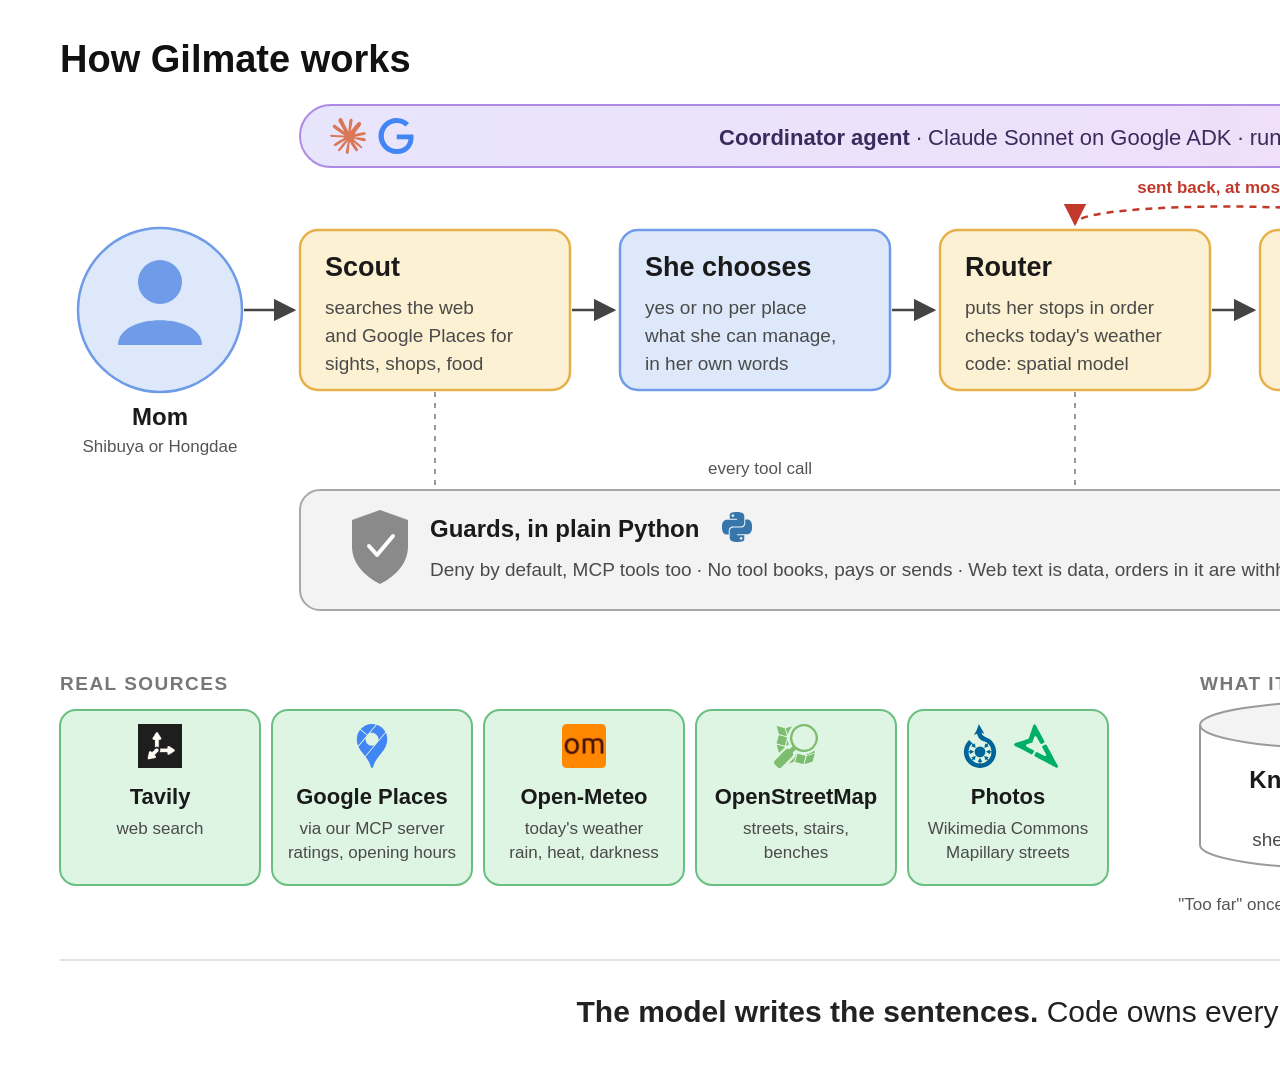
==== img/architecture.html @ 5755421a "Add the architecture picture" ====
<!doctype html>
<html><head><meta charset="utf-8"><title>How Gilmate works</title>
<style>
  html, body { margin: 0; background: #fff; }
  svg { display: block; font-family: -apple-system, "Helvetica Neue", Arial, sans-serif; }
  .h { font-size: 27px; font-weight: 600; fill: #1a1a1a; }
  .s { font-size: 19px; fill: #4a4a4a; }
  .lab { font-size: 17px; fill: #555; }
  .sec { font-size: 19px; font-weight: 600; fill: #777; letter-spacing: 1.5px; }
</style></head>
<body>
<svg width="1920" height="1080" viewBox="0 0 1920 1080" xmlns="http://www.w3.org/2000/svg">
  <defs>
    <marker id="ar" viewBox="0 0 10 10" refX="9" refY="5" markerWidth="9" markerHeight="9" orient="auto-start-reverse">
      <path d="M0,0 L10,5 L0,10 z" fill="#444"/>
    </marker>
    <marker id="arr" viewBox="0 0 10 10" refX="9" refY="5" markerWidth="9" markerHeight="9" orient="auto-start-reverse">
      <path d="M0,0 L10,5 L0,10 z" fill="#c0392b"/>
    </marker>
    <linearGradient id="vio" x1="0" x2="1"><stop offset="0" stop-color="#e7e5fc"/><stop offset="1" stop-color="#f4dcf8"/></linearGradient>
  </defs>

  <!-- title -->
  <text x="60" y="72" style="font-size:38px;font-weight:700;fill:#111">How Gilmate works</text>

  <!-- coordinator banner -->
  <rect x="300" y="105" width="1560" height="62" rx="31" fill="url(#vio)" stroke="#ad8be3" stroke-width="2"/>
  <image href="[data-uri]" x="330" y="118" width="36" height="36"/><image href="[data-uri]" x="378" y="118" width="36" height="36"/>
  <text x="1100" y="145" text-anchor="middle" class="s" style="font-size:22px;fill:#3b2a5c"><tspan style="font-weight:600">Coordinator agent</tspan>  ·  Claude Sonnet on Google ADK  ·  runs the four specialists</text>

  <!-- critic loop (drawn first so boxes cover its ends) -->
  <path d="M1395,228 C1395,200 1075,200 1075,224" fill="none" stroke="#c0392b" stroke-width="2.5" stroke-dasharray="7 6" marker-end="url(#arr)"/>
  <text x="1235" y="193" text-anchor="middle" class="lab" style="fill:#c0392b;font-weight:600">sent back, at most twice</text>

  <!-- her -->
  <circle cx="160" cy="310" r="82" fill="#dde9fb" stroke="#6f9be8" stroke-width="2.5"/>
  <circle cx="160" cy="282" r="22" fill="#6f9be8"/>
  <path d="M118,345 C118,312 202,312 202,345 Z" fill="#6f9be8"/>
  <text x="160" y="425" text-anchor="middle" class="h" style="font-size:24px">Mom</text>
  <text x="160" y="452" text-anchor="middle" class="lab">Shibuya or Hongdae</text>

  <!-- pipeline boxes -->
  <g>
    <rect x="300" y="230" width="270" height="160" rx="18" fill="#fdf1d3" stroke="#e8b04a" stroke-width="2.5"/>
    <text x="325" y="276" class="h">Scout</text>
    <text x="325" y="314" class="s">searches the web</text>
    <text x="325" y="342" class="s">and Google Places for</text>
    <text x="325" y="370" class="s">sights, shops, food</text>

    <rect x="620" y="230" width="270" height="160" rx="18" fill="#dde9fb" stroke="#6f9be8" stroke-width="2.5"/>
    <text x="645" y="276" class="h">She chooses</text>
    <text x="645" y="314" class="s">yes or no per place</text>
    <text x="645" y="342" class="s">what she can manage,</text>
    <text x="645" y="370" class="s">in her own words</text>

    <rect x="940" y="230" width="270" height="160" rx="18" fill="#fdf1d3" stroke="#e8b04a" stroke-width="2.5"/>
    <text x="965" y="276" class="h">Router</text>
    <text x="965" y="314" class="s">puts her stops in order</text>
    <text x="965" y="342" class="s">checks today's weather</text>
    <text x="965" y="370" class="s">code: spatial model</text>

    <rect x="1260" y="230" width="270" height="160" rx="18" fill="#fdf1d3" stroke="#e8b04a" stroke-width="2.5"/>
    <text x="1285" y="276" class="h">Checks + Critic</text>
    <text x="1285" y="314" class="s">Python rules first,</text>
    <text x="1285" y="342" class="s">then a second agent</text>
    <text x="1285" y="370" class="s">reviews the route</text>

    <rect x="1580" y="230" width="280" height="160" rx="18" fill="#def5e3" stroke="#69bf80" stroke-width="2.5"/>
    <text x="1605" y="276" class="h">Her route</text>
    <text x="1605" y="314" class="s">distances, stairs, benches</text>
    <text x="1605" y="342" class="s">photos of the way</text>
    <text x="1605" y="370" class="s">Companion answers her</text>
  </g>

  <!-- flow arrows -->
  <g stroke="#444" stroke-width="2.5" fill="none">
    <line x1="244" y1="310" x2="294" y2="310" marker-end="url(#ar)"/>
    <line x1="572" y1="310" x2="614" y2="310" marker-end="url(#ar)"/>
    <line x1="892" y1="310" x2="934" y2="310" marker-end="url(#ar)"/>
    <line x1="1212" y1="310" x2="1254" y2="310" marker-end="url(#ar)"/>
    <line x1="1532" y1="310" x2="1574" y2="310" marker-end="url(#ar)"/>
  </g>

  <!-- every tool call -->
  <g stroke="#999" stroke-width="2" stroke-dasharray="5 6">
    <line x1="435" y1="392" x2="435" y2="488"/>
    <line x1="1075" y1="392" x2="1075" y2="488"/>
    <line x1="1395" y1="392" x2="1395" y2="488"/>
    <line x1="1720" y1="392" x2="1720" y2="488"/>
  </g>
  <rect x="660" y="452" width="200" height="30" rx="15" fill="#fff"/>
  <text x="760" y="474" text-anchor="middle" class="lab">every tool call</text>

  <!-- guards band -->
  <rect x="300" y="490" width="1560" height="120" rx="20" fill="#f3f3f3" stroke="#a8a8a8" stroke-width="2"/>
  <path d="M352,520 L380,510 L408,520 L408,546 C408,566 392,578 380,584 C368,578 352,566 352,546 Z" fill="#8a8a8a"/>
  <path d="M369,546 L377,555 L393,536" stroke="#fff" stroke-width="4" fill="none" stroke-linecap="round" stroke-linejoin="round"/>
  <text x="430" y="537" class="h" style="font-size:24px">Guards, in plain Python</text><image href="[data-uri]" x="722" y="512" width="30" height="30"/>
  <text x="430" y="576" class="s">Deny by default, MCP tools too   ·   No tool books, pays or sends   ·   Web text is data, orders in it are withheld   ·   No source, no sentence   ·   Unknown stays unknown</text>

  <!-- bottom: sources -->
  <text x="60" y="690" class="sec">REAL SOURCES</text>
  <g>
    <rect x="60" y="710" width="200" height="175" rx="16" fill="#def5e3" stroke="#69bf80" stroke-width="2"/>
    <image href="[data-uri]" x="138" y="724" width="44" height="44"/>
    <text x="160" y="804" text-anchor="middle" class="h" style="font-size:22px">Tavily</text>
    <text x="160" y="834" text-anchor="middle" class="s" style="font-size:17px">web search</text>
    <rect x="272" y="710" width="200" height="175" rx="16" fill="#def5e3" stroke="#69bf80" stroke-width="2"/>
    <image href="[data-uri]" x="350" y="724" width="44" height="44"/>
    <text x="372" y="804" text-anchor="middle" class="h" style="font-size:22px">Google Places</text>
    <text x="372" y="834" text-anchor="middle" class="s" style="font-size:17px">via our MCP server</text>
    <text x="372" y="858" text-anchor="middle" class="s" style="font-size:17px">ratings, opening hours</text>
    <rect x="484" y="710" width="200" height="175" rx="16" fill="#def5e3" stroke="#69bf80" stroke-width="2"/>
    <image href="[data-uri]" x="562" y="724" width="44" height="44"/>
    <text x="584" y="804" text-anchor="middle" class="h" style="font-size:22px">Open-Meteo</text>
    <text x="584" y="834" text-anchor="middle" class="s" style="font-size:17px">today's weather</text>
    <text x="584" y="858" text-anchor="middle" class="s" style="font-size:17px">rain, heat, darkness</text>
    <rect x="696" y="710" width="200" height="175" rx="16" fill="#def5e3" stroke="#69bf80" stroke-width="2"/>
    <image href="[data-uri]" x="774" y="724" width="44" height="44"/>
    <text x="796" y="804" text-anchor="middle" class="h" style="font-size:22px">OpenStreetMap</text>
    <text x="796" y="834" text-anchor="middle" class="s" style="font-size:17px">streets, stairs,</text>
    <text x="796" y="858" text-anchor="middle" class="s" style="font-size:17px">benches</text>
    <rect x="908" y="710" width="200" height="175" rx="16" fill="#def5e3" stroke="#69bf80" stroke-width="2"/>
    <image href="[data-uri]" x="958" y="724" width="44" height="44"/>
    <image href="[data-uri]" x="1014" y="724" width="44" height="44"/>
    <text x="1008" y="804" text-anchor="middle" class="h" style="font-size:22px">Photos</text>
    <text x="1008" y="834" text-anchor="middle" class="s" style="font-size:17px">Wikimedia Commons</text>
    <text x="1008" y="858" text-anchor="middle" class="s" style="font-size:17px">Mapillary streets</text>
    </g>

  <!-- bottom: stores as cylinders -->
  <text x="1200" y="690" class="sec">WHAT IT KEEPS</text>
  <g>
    <path d="M1200,725 L1200,845 A150,24 0 0 0 1500,845 L1500,725" fill="#fff" stroke="#9a9a9a" stroke-width="2"/>
    <ellipse cx="1350" cy="725" rx="150" ry="24" fill="#f3f3f3" stroke="#9a9a9a" stroke-width="2"/>
    <text x="1350" y="788" text-anchor="middle" class="h" style="font-size:24px">Knowledge graph</text>
    <text x="1350" y="820" text-anchor="middle" class="s">what she told it</text>
    <text x="1350" y="846" text-anchor="middle" class="s">she can delete any fact</text>

    <path d="M1560,725 L1560,845 A150,24 0 0 0 1860,845 L1860,725" fill="#fff" stroke="#9a9a9a" stroke-width="2"/>
    <ellipse cx="1710" cy="725" rx="150" ry="24" fill="#f3f3f3" stroke="#9a9a9a" stroke-width="2"/>
    <text x="1710" y="788" text-anchor="middle" class="h" style="font-size:24px">Audit log</text>
    <text x="1710" y="820" text-anchor="middle" class="s">every decision</text>
    <text x="1710" y="846" text-anchor="middle" class="s">chained by hash</text>
  </g>
  <text x="1350" y="910" text-anchor="middle" class="lab">"Too far" once is a guess. Twice, it is her limit.</text>

  <!-- the rule -->
  <line x1="60" y1="960" x2="1860" y2="960" stroke="#e2e2e2" stroke-width="2"/>
  <text x="960" y="1022" text-anchor="middle" style="font-size:30px;fill:#222"><tspan style="font-weight:700">The model writes the sentences.</tspan>  Code owns every fact.</text>
</svg>
</body></html>
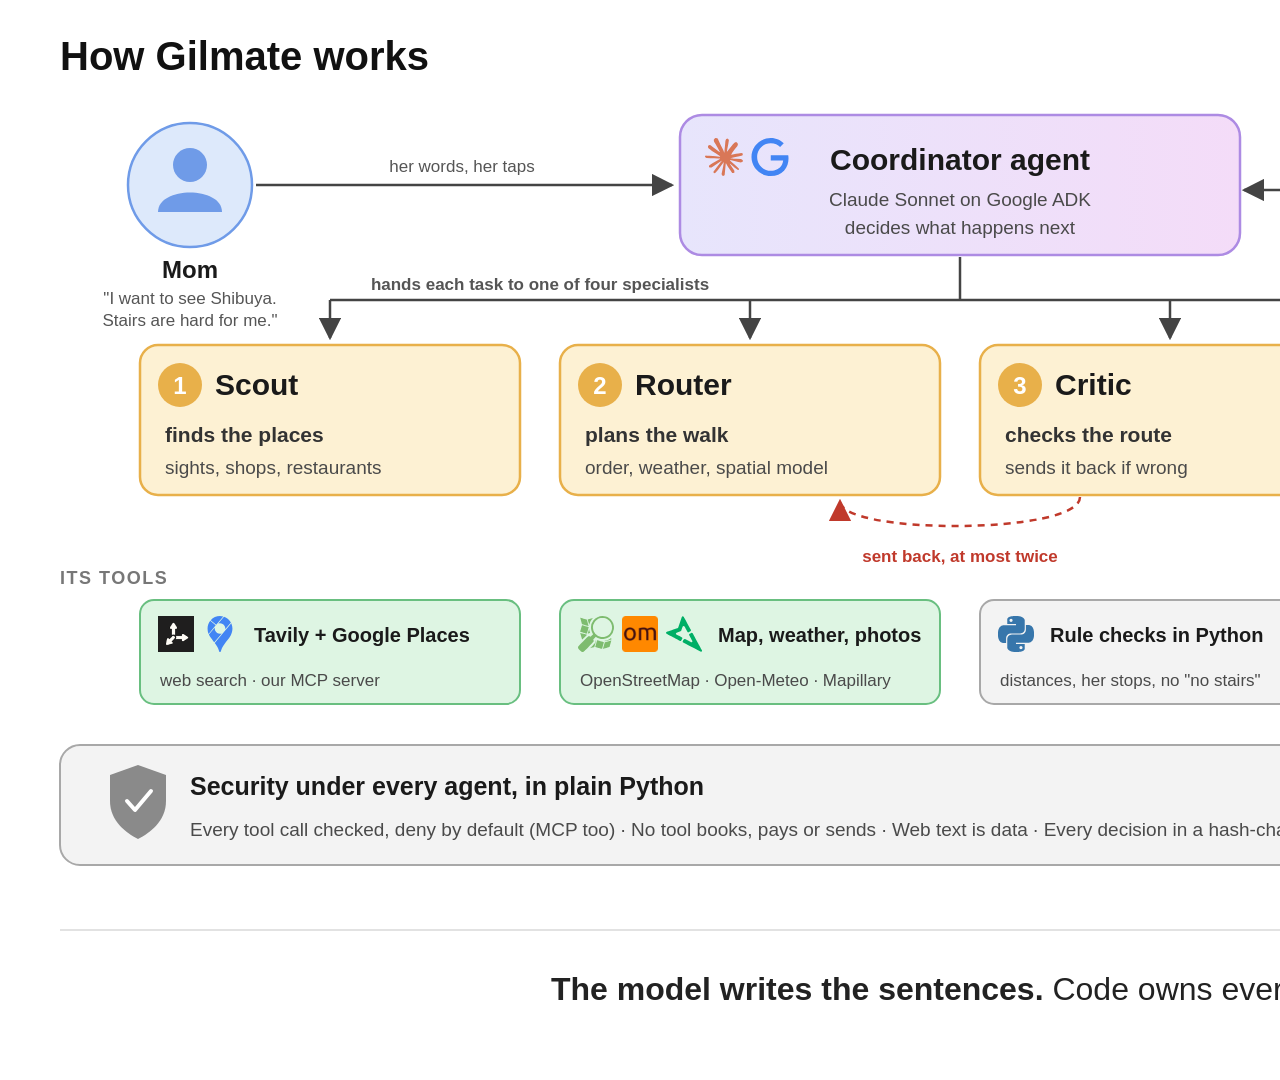
==== commit e051d17a: "Update the architecture picture" ====
--- a/img/architecture.html
+++ b/img/architecture.html
@@ -1,152 +1,87 @@
-<!doctype html>
-<html><head><meta charset="utf-8"><title>How Gilmate works</title>
-<style>
-  html, body { margin: 0; background: #fff; }
-  svg { display: block; font-family: -apple-system, "Helvetica Neue", Arial, sans-serif; }
-  .h { font-size: 27px; font-weight: 600; fill: #1a1a1a; }
-  .s { font-size: 19px; fill: #4a4a4a; }
-  .lab { font-size: 17px; fill: #555; }
-  .sec { font-size: 19px; font-weight: 600; fill: #777; letter-spacing: 1.5px; }
-</style></head>
-<body>
-<svg width="1920" height="1080" viewBox="0 0 1920 1080" xmlns="http://www.w3.org/2000/svg">
-  <defs>
-    <marker id="ar" viewBox="0 0 10 10" refX="9" refY="5" markerWidth="9" markerHeight="9" orient="auto-start-reverse">
-      <path d="M0,0 L10,5 L0,10 z" fill="#444"/>
-    </marker>
-    <marker id="arr" viewBox="0 0 10 10" refX="9" refY="5" markerWidth="9" markerHeight="9" orient="auto-start-reverse">
-      <path d="M0,0 L10,5 L0,10 z" fill="#c0392b"/>
-    </marker>
-    <linearGradient id="vio" x1="0" x2="1"><stop offset="0" stop-color="#e7e5fc"/><stop offset="1" stop-color="#f4dcf8"/></linearGradient>
-  </defs>
+<!doctype html><html><head><meta charset="utf-8"><title>How Gilmate works</title><style>
+html,body{margin:0;background:#fff} svg{display:block;font-family:-apple-system,"Helvetica Neue",Arial,sans-serif}
+.t{font-size:40px;font-weight:700;fill:#111}.h{font-weight:600;fill:#1a1a1a}.s{font-size:19px;fill:#4a4a4a}.lab{font-size:17px;fill:#555}.sec{font-size:18px;font-weight:600;fill:#777;letter-spacing:1.5px}
+</style></head><body><svg width="1920" height="1080" viewBox="0 0 1920 1080" xmlns="http://www.w3.org/2000/svg"><defs>
+<marker id="ar" viewBox="0 0 10 10" refX="9" refY="5" markerWidth="9" markerHeight="9" orient="auto-start-reverse"><path d="M0,0 L10,5 L0,10 z" fill="#444"/></marker>
+<marker id="arr" viewBox="0 0 10 10" refX="9" refY="5" markerWidth="9" markerHeight="9" orient="auto-start-reverse"><path d="M0,0 L10,5 L0,10 z" fill="#c0392b"/></marker>
+<linearGradient id="vio" x1="0" x2="1"><stop offset="0" stop-color="#e7e5fc"/><stop offset="1" stop-color="#f4dcf8"/></linearGradient></defs>
+<text x="60" y="70" text-anchor="start" class="t" style="">How Gilmate works</text>
+<circle cx="190" cy="185" r="62" fill="#dde9fb" stroke="#6f9be8" stroke-width="2.5"/><circle cx="190" cy="165" r="17" fill="#6f9be8"/><path d="M158,212 C158,186 222,186 222,212 Z" fill="#6f9be8"/>
+<text x="190" y="278" text-anchor="middle" class="h" style="font-size:24px">Mom</text>
+<text x="190" y="304" text-anchor="middle" class="lab" style="">"I want to see Shibuya.</text>
+<text x="190" y="326" text-anchor="middle" class="lab" style="">Stairs are hard for me."</text>
+<line x1="256" y1="185" x2="672" y2="185" stroke="#444" stroke-width="2.5" marker-end="url(#ar)"/>
+<text x="462" y="172" text-anchor="middle" class="lab" style="">her words, her taps</text>
+<rect x="680" y="115" width="560" height="140" rx="22" fill="url(#vio)" stroke="#ad8be3" stroke-width="2.5"/>
+<image href="[data-uri]" x="705" y="138" width="38" height="38"/><image href="[data-uri]" x="751" y="138" width="38" height="38"/>
+<text x="960" y="170" text-anchor="middle" class="h" style="font-size:30px">Coordinator agent</text>
+<text x="960" y="206" text-anchor="middle" class="s" style="">Claude Sonnet on Google ADK</text>
+<text x="960" y="234" text-anchor="middle" class="s" style="">decides what happens next</text>
+<path d="M1460,140 L1460,250 A180,26 0 0 0 1820,250 L1820,140" fill="#fff" stroke="#6f9be8" stroke-width="2.5"/><ellipse cx="1640" cy="140" rx="180" ry="26" fill="#dde9fb" stroke="#6f9be8" stroke-width="2.5"/>
+<text x="1640" y="205" text-anchor="middle" class="h" style="font-size:25px">Knowledge graph</text>
+<text x="1640" y="237" text-anchor="middle" class="s" style="">everything she tells it</text>
+<text x="1640" y="264" text-anchor="middle" class="s" style="">she can delete any fact</text>
+<line x1="1244" y1="190" x2="1452" y2="190" stroke="#444" stroke-width="2.5" marker-start="url(#ar)" marker-end="url(#ar)"/>
+<text x="1348" y="178" text-anchor="middle" class="lab" style="">remembers her</text>
+<g stroke="#444" stroke-width="2.5" fill="none"><line x1="960" y1="257" x2="960" y2="300"/><line x1="330" y1="300" x2="1590" y2="300"/>
+<line x1="330" y1="300" x2="330" y2="338" marker-end="url(#ar)"/>
+<line x1="750" y1="300" x2="750" y2="338" marker-end="url(#ar)"/>
+<line x1="1170" y1="300" x2="1170" y2="338" marker-end="url(#ar)"/>
+<line x1="1590" y1="300" x2="1590" y2="338" marker-end="url(#ar)"/>
+</g>
+<text x="540" y="290" text-anchor="middle" class="lab" style="font-weight:600">hands each task to one of four specialists</text>
+<rect x="140" y="345" width="380" height="150" rx="18" fill="#fdf1d3" stroke="#e8b04a" stroke-width="2.5"/>
+<circle cx="180" cy="385" r="22" fill="#e8b04a"/>
+<text x="180" y="394" text-anchor="middle" class="h" style="font-size:24px;fill:#fff">1</text>
+<text x="215" y="395" text-anchor="start" class="h" style="font-size:30px">Scout</text>
+<text x="165" y="442" text-anchor="start" class="s" style="font-size:21px;font-weight:600;fill:#333">finds the places</text>
+<text x="165" y="474" text-anchor="start" class="s" style="">sights, shops, restaurants</text>
+<rect x="560" y="345" width="380" height="150" rx="18" fill="#fdf1d3" stroke="#e8b04a" stroke-width="2.5"/>
+<circle cx="600" cy="385" r="22" fill="#e8b04a"/>
+<text x="600" y="394" text-anchor="middle" class="h" style="font-size:24px;fill:#fff">2</text>
+<text x="635" y="395" text-anchor="start" class="h" style="font-size:30px">Router</text>
+<text x="585" y="442" text-anchor="start" class="s" style="font-size:21px;font-weight:600;fill:#333">plans the walk</text>
+<text x="585" y="474" text-anchor="start" class="s" style="">order, weather, spatial model</text>
+<rect x="980" y="345" width="380" height="150" rx="18" fill="#fdf1d3" stroke="#e8b04a" stroke-width="2.5"/>
+<circle cx="1020" cy="385" r="22" fill="#e8b04a"/>
+<text x="1020" y="394" text-anchor="middle" class="h" style="font-size:24px;fill:#fff">3</text>
+<text x="1055" y="395" text-anchor="start" class="h" style="font-size:30px">Critic</text>
+<text x="1005" y="442" text-anchor="start" class="s" style="font-size:21px;font-weight:600;fill:#333">checks the route</text>
+<text x="1005" y="474" text-anchor="start" class="s" style="">sends it back if wrong</text>
+<rect x="1400" y="345" width="380" height="150" rx="18" fill="#fdf1d3" stroke="#e8b04a" stroke-width="2.5"/>
+<circle cx="1440" cy="385" r="22" fill="#e8b04a"/>
+<text x="1440" y="394" text-anchor="middle" class="h" style="font-size:24px;fill:#fff">4</text>
+<text x="1475" y="395" text-anchor="start" class="h" style="font-size:30px">Companion</text>
+<text x="1425" y="442" text-anchor="start" class="s" style="font-size:21px;font-weight:600;fill:#333">answers her questions</text>
+<text x="1425" y="474" text-anchor="start" class="s" style="">only from her route</text>
+<path d="M1080,497 C1080,535 840,535 840,501" fill="none" stroke="#c0392b" stroke-width="2.5" stroke-dasharray="7 6" marker-end="url(#arr)"/>
+<text x="960" y="562" text-anchor="middle" class="lab" style="fill:#c0392b;font-weight:600">sent back, at most twice</text>
+<text x="60" y="584" text-anchor="start" class="sec" style="">ITS TOOLS</text>
+<rect x="140" y="600" width="380" height="104" rx="14" fill="#def5e3" stroke="#69bf80" stroke-width="2"/>
+<image href="[data-uri]" x="158" y="616" width="36" height="36"/>
+<image href="[data-uri]" x="202" y="616" width="36" height="36"/>
 
-  <!-- title -->
-  <text x="60" y="72" style="font-size:38px;font-weight:700;fill:#111">How Gilmate works</text>
+<text x="254" y="642" text-anchor="start" class="h" style="font-size:20px">Tavily + Google Places</text>
+<text x="160" y="686" text-anchor="start" class="s" style="font-size:17px">web search · our MCP server</text>
+<rect x="560" y="600" width="380" height="104" rx="14" fill="#def5e3" stroke="#69bf80" stroke-width="2"/>
+<image href="[data-uri]" x="578" y="616" width="36" height="36"/>
+<image href="[data-uri]" x="622" y="616" width="36" height="36"/>
+<image href="[data-uri]" x="666" y="616" width="36" height="36"/>
 
-  <!-- coordinator banner -->
-  <rect x="300" y="105" width="1560" height="62" rx="31" fill="url(#vio)" stroke="#ad8be3" stroke-width="2"/>
-  <image href="[data-uri]" x="330" y="118" width="36" height="36"/><image href="[data-uri]" x="378" y="118" width="36" height="36"/>
-  <text x="1100" y="145" text-anchor="middle" class="s" style="font-size:22px;fill:#3b2a5c"><tspan style="font-weight:600">Coordinator agent</tspan>  ·  Claude Sonnet on Google ADK  ·  runs the four specialists</text>
+<text x="718" y="642" text-anchor="start" class="h" style="font-size:20px">Map, weather, photos</text>
+<text x="580" y="686" text-anchor="start" class="s" style="font-size:17px">OpenStreetMap · Open-Meteo · Mapillary</text>
+<rect x="980" y="600" width="380" height="104" rx="14" fill="#f3f3f3" stroke="#a8a8a8" stroke-width="2"/>
+<image href="[data-uri]" x="998" y="616" width="36" height="36"/>
 
-  <!-- critic loop (drawn first so boxes cover its ends) -->
-  <path d="M1395,228 C1395,200 1075,200 1075,224" fill="none" stroke="#c0392b" stroke-width="2.5" stroke-dasharray="7 6" marker-end="url(#arr)"/>
-  <text x="1235" y="193" text-anchor="middle" class="lab" style="fill:#c0392b;font-weight:600">sent back, at most twice</text>
+<text x="1050" y="642" text-anchor="start" class="h" style="font-size:20px">Rule checks in Python</text>
+<text x="1000" y="686" text-anchor="start" class="s" style="font-size:17px">distances, her stops, no "no stairs"</text>
+<rect x="1400" y="600" width="380" height="104" rx="14" fill="#f3f3f3" stroke="#a8a8a8" stroke-width="2"/>
 
-  <!-- her -->
-  <circle cx="160" cy="310" r="82" fill="#dde9fb" stroke="#6f9be8" stroke-width="2.5"/>
-  <circle cx="160" cy="282" r="22" fill="#6f9be8"/>
-  <path d="M118,345 C118,312 202,312 202,345 Z" fill="#6f9be8"/>
-  <text x="160" y="425" text-anchor="middle" class="h" style="font-size:24px">Mom</text>
-  <text x="160" y="452" text-anchor="middle" class="lab">Shibuya or Hongdae</text>
-
-  <!-- pipeline boxes -->
-  <g>
-    <rect x="300" y="230" width="270" height="160" rx="18" fill="#fdf1d3" stroke="#e8b04a" stroke-width="2.5"/>
-    <text x="325" y="276" class="h">Scout</text>
-    <text x="325" y="314" class="s">searches the web</text>
-    <text x="325" y="342" class="s">and Google Places for</text>
-    <text x="325" y="370" class="s">sights, shops, food</text>
-
-    <rect x="620" y="230" width="270" height="160" rx="18" fill="#dde9fb" stroke="#6f9be8" stroke-width="2.5"/>
-    <text x="645" y="276" class="h">She chooses</text>
-    <text x="645" y="314" class="s">yes or no per place</text>
-    <text x="645" y="342" class="s">what she can manage,</text>
-    <text x="645" y="370" class="s">in her own words</text>
-
-    <rect x="940" y="230" width="270" height="160" rx="18" fill="#fdf1d3" stroke="#e8b04a" stroke-width="2.5"/>
-    <text x="965" y="276" class="h">Router</text>
-    <text x="965" y="314" class="s">puts her stops in order</text>
-    <text x="965" y="342" class="s">checks today's weather</text>
-    <text x="965" y="370" class="s">code: spatial model</text>
-
-    <rect x="1260" y="230" width="270" height="160" rx="18" fill="#fdf1d3" stroke="#e8b04a" stroke-width="2.5"/>
-    <text x="1285" y="276" class="h">Checks + Critic</text>
-    <text x="1285" y="314" class="s">Python rules first,</text>
-    <text x="1285" y="342" class="s">then a second agent</text>
-    <text x="1285" y="370" class="s">reviews the route</text>
-
-    <rect x="1580" y="230" width="280" height="160" rx="18" fill="#def5e3" stroke="#69bf80" stroke-width="2.5"/>
-    <text x="1605" y="276" class="h">Her route</text>
-    <text x="1605" y="314" class="s">distances, stairs, benches</text>
-    <text x="1605" y="342" class="s">photos of the way</text>
-    <text x="1605" y="370" class="s">Companion answers her</text>
-  </g>
-
-  <!-- flow arrows -->
-  <g stroke="#444" stroke-width="2.5" fill="none">
-    <line x1="244" y1="310" x2="294" y2="310" marker-end="url(#ar)"/>
-    <line x1="572" y1="310" x2="614" y2="310" marker-end="url(#ar)"/>
-    <line x1="892" y1="310" x2="934" y2="310" marker-end="url(#ar)"/>
-    <line x1="1212" y1="310" x2="1254" y2="310" marker-end="url(#ar)"/>
-    <line x1="1532" y1="310" x2="1574" y2="310" marker-end="url(#ar)"/>
-  </g>
-
-  <!-- every tool call -->
-  <g stroke="#999" stroke-width="2" stroke-dasharray="5 6">
-    <line x1="435" y1="392" x2="435" y2="488"/>
-    <line x1="1075" y1="392" x2="1075" y2="488"/>
-    <line x1="1395" y1="392" x2="1395" y2="488"/>
-    <line x1="1720" y1="392" x2="1720" y2="488"/>
-  </g>
-  <rect x="660" y="452" width="200" height="30" rx="15" fill="#fff"/>
-  <text x="760" y="474" text-anchor="middle" class="lab">every tool call</text>
-
-  <!-- guards band -->
-  <rect x="300" y="490" width="1560" height="120" rx="20" fill="#f3f3f3" stroke="#a8a8a8" stroke-width="2"/>
-  <path d="M352,520 L380,510 L408,520 L408,546 C408,566 392,578 380,584 C368,578 352,566 352,546 Z" fill="#8a8a8a"/>
-  <path d="M369,546 L377,555 L393,536" stroke="#fff" stroke-width="4" fill="none" stroke-linecap="round" stroke-linejoin="round"/>
-  <text x="430" y="537" class="h" style="font-size:24px">Guards, in plain Python</text><image href="[data-uri]" x="722" y="512" width="30" height="30"/>
-  <text x="430" y="576" class="s">Deny by default, MCP tools too   ·   No tool books, pays or sends   ·   Web text is data, orders in it are withheld   ·   No source, no sentence   ·   Unknown stays unknown</text>
-
-  <!-- bottom: sources -->
-  <text x="60" y="690" class="sec">REAL SOURCES</text>
-  <g>
-    <rect x="60" y="710" width="200" height="175" rx="16" fill="#def5e3" stroke="#69bf80" stroke-width="2"/>
-    <image href="[data-uri]" x="138" y="724" width="44" height="44"/>
-    <text x="160" y="804" text-anchor="middle" class="h" style="font-size:22px">Tavily</text>
-    <text x="160" y="834" text-anchor="middle" class="s" style="font-size:17px">web search</text>
-    <rect x="272" y="710" width="200" height="175" rx="16" fill="#def5e3" stroke="#69bf80" stroke-width="2"/>
-    <image href="[data-uri]" x="350" y="724" width="44" height="44"/>
-    <text x="372" y="804" text-anchor="middle" class="h" style="font-size:22px">Google Places</text>
-    <text x="372" y="834" text-anchor="middle" class="s" style="font-size:17px">via our MCP server</text>
-    <text x="372" y="858" text-anchor="middle" class="s" style="font-size:17px">ratings, opening hours</text>
-    <rect x="484" y="710" width="200" height="175" rx="16" fill="#def5e3" stroke="#69bf80" stroke-width="2"/>
-    <image href="[data-uri]" x="562" y="724" width="44" height="44"/>
-    <text x="584" y="804" text-anchor="middle" class="h" style="font-size:22px">Open-Meteo</text>
-    <text x="584" y="834" text-anchor="middle" class="s" style="font-size:17px">today's weather</text>
-    <text x="584" y="858" text-anchor="middle" class="s" style="font-size:17px">rain, heat, darkness</text>
-    <rect x="696" y="710" width="200" height="175" rx="16" fill="#def5e3" stroke="#69bf80" stroke-width="2"/>
-    <image href="[data-uri]" x="774" y="724" width="44" height="44"/>
-    <text x="796" y="804" text-anchor="middle" class="h" style="font-size:22px">OpenStreetMap</text>
-    <text x="796" y="834" text-anchor="middle" class="s" style="font-size:17px">streets, stairs,</text>
-    <text x="796" y="858" text-anchor="middle" class="s" style="font-size:17px">benches</text>
-    <rect x="908" y="710" width="200" height="175" rx="16" fill="#def5e3" stroke="#69bf80" stroke-width="2"/>
-    <image href="[data-uri]" x="958" y="724" width="44" height="44"/>
-    <image href="[data-uri]" x="1014" y="724" width="44" height="44"/>
-    <text x="1008" y="804" text-anchor="middle" class="h" style="font-size:22px">Photos</text>
-    <text x="1008" y="834" text-anchor="middle" class="s" style="font-size:17px">Wikimedia Commons</text>
-    <text x="1008" y="858" text-anchor="middle" class="s" style="font-size:17px">Mapillary streets</text>
-    </g>
-
-  <!-- bottom: stores as cylinders -->
-  <text x="1200" y="690" class="sec">WHAT IT KEEPS</text>
-  <g>
-    <path d="M1200,725 L1200,845 A150,24 0 0 0 1500,845 L1500,725" fill="#fff" stroke="#9a9a9a" stroke-width="2"/>
-    <ellipse cx="1350" cy="725" rx="150" ry="24" fill="#f3f3f3" stroke="#9a9a9a" stroke-width="2"/>
-    <text x="1350" y="788" text-anchor="middle" class="h" style="font-size:24px">Knowledge graph</text>
-    <text x="1350" y="820" text-anchor="middle" class="s">what she told it</text>
-    <text x="1350" y="846" text-anchor="middle" class="s">she can delete any fact</text>
-
-    <path d="M1560,725 L1560,845 A150,24 0 0 0 1860,845 L1860,725" fill="#fff" stroke="#9a9a9a" stroke-width="2"/>
-    <ellipse cx="1710" cy="725" rx="150" ry="24" fill="#f3f3f3" stroke="#9a9a9a" stroke-width="2"/>
-    <text x="1710" y="788" text-anchor="middle" class="h" style="font-size:24px">Audit log</text>
-    <text x="1710" y="820" text-anchor="middle" class="s">every decision</text>
-    <text x="1710" y="846" text-anchor="middle" class="s">chained by hash</text>
-  </g>
-  <text x="1350" y="910" text-anchor="middle" class="lab">"Too far" once is a guess. Twice, it is her limit.</text>
-
-  <!-- the rule -->
-  <line x1="60" y1="960" x2="1860" y2="960" stroke="#e2e2e2" stroke-width="2"/>
-  <text x="960" y="1022" text-anchor="middle" style="font-size:30px;fill:#222"><tspan style="font-weight:700">The model writes the sentences.</tspan>  Code owns every fact.</text>
-</svg>
-</body></html>
+<text x="1420" y="644" text-anchor="start" class="h" style="font-size:20px">Route facts</text>
+<text x="1420" y="678" text-anchor="start" class="s" style="font-size:17px">the only tool it has</text>
+<rect x="60" y="745" width="1800" height="120" rx="20" fill="#f3f3f3" stroke="#a8a8a8" stroke-width="2"/>
+<path d="M110,775 L138,765 L166,775 L166,801 C166,821 150,833 138,839 C126,833 110,821 110,801 Z" fill="#8a8a8a"/><path d="M127,801 L135,810 L151,791" stroke="#fff" stroke-width="4" fill="none" stroke-linecap="round" stroke-linejoin="round"/>
+<text x="190" y="795" text-anchor="start" class="h" style="font-size:25px">Security under every agent, in plain Python</text>
+<text x="190" y="836" text-anchor="start" class="s" style="">Every tool call checked, deny by default (MCP too)   ·   No tool books, pays or sends   ·   Web text is data   ·   Every decision in a hash-chained log</text>
+<line x1="60" y1="930" x2="1860" y2="930" stroke="#e2e2e2" stroke-width="2"/>
+<text x="960" y="1000" text-anchor="middle" class="s" style="font-size:32px;fill:#222"><tspan style="font-weight:700">The model writes the sentences.</tspan>  Code owns every fact.</text></svg></body></html>
